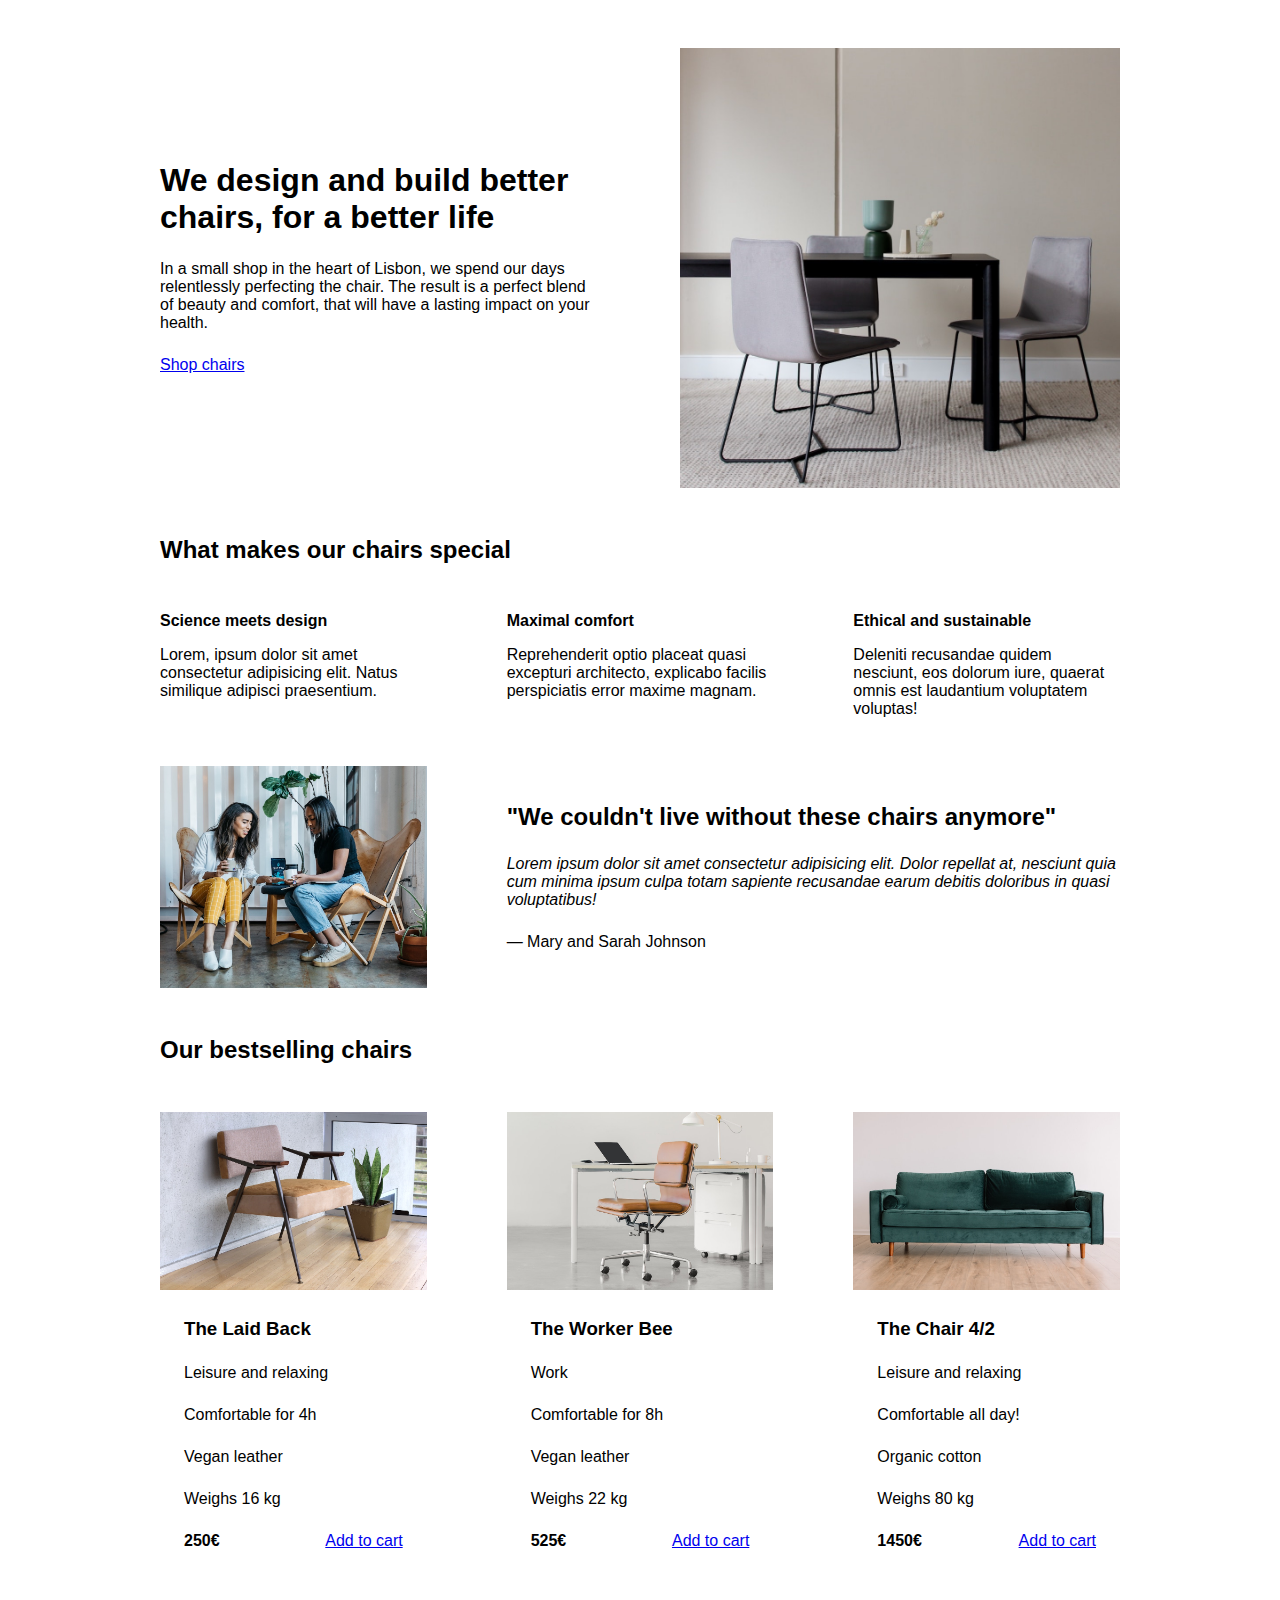
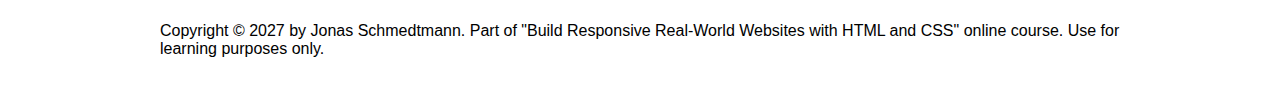
==== 05-Design/index.html @ a95420db "css" ====
<!DOCTYPE html>
<html lang="en">
  <head>
    <meta charset="UTF-8" />
    <meta http-equiv="X-UA-Compatible" content="IE=edge" />
    <meta name="viewport" content="width=device-width, initial-scale=1.0" />

    <link rel="stylesheet" href="style.css" />
    <title>Lisbon Chair Shop</title>
  </head>
  <body>
    <div class="container">
      <header>
        <div class="header-text-box">
          <h1>We design and build better chairs, for a better life</h1>
          <p class="header-text">
            In a small shop in the heart of Lisbon, we spend our days
            relentlessly perfecting the chair. The result is a perfect blend of
            beauty and comfort, that will have a lasting impact on your health.
          </p>
          <a class="btn btn--big" href="#">Shop chairs</a>
        </div>
        <img src="hero.jpg" alt="Photo" />
      </header>

      <section>
        <h2>What makes our chairs special</h2>
        <div class="grid-3-cols">
          <div>
            <p class="features-title"><strong>Science meets design</strong></p>
            <p class="features-text">
              Lorem, ipsum dolor sit amet consectetur adipisicing elit. Natus
              similique adipisci praesentium.
            </p>
          </div>

          <div>
            <p class="features-title">
              <strong>Maximal comfort</strong>
            </p>
            <p class="features-text">
              Reprehenderit optio placeat quasi excepturi architecto, explicabo
              facilis perspiciatis error maxime magnam.
            </p>
          </div>

          <div>
            <p class="features-title">
              <strong>Ethical and sustainable</strong>
            </p>
            <p class="features-text">
              Deleniti recusandae quidem nesciunt, eos dolorum iure, quaerat
              omnis est laudantium voluptatem voluptas!
            </p>
          </div>
        </div>
      </section>

      <section class="testimonial-section">
        <div class="grid-3-cols">
          <img src="customers.jpg" alt="People sitting on chairs" />
          <div class="testimonial-box">
            <h2>"We couldn't live without these chairs anymore"</h2>
            <blockquote class="testimonial-text">
              Lorem ipsum dolor sit amet consectetur adipisicing elit. Dolor
              repellat at, nesciunt quia cum minima ipsum culpa totam sapiente
              recusandae earum debitis doloribus in quasi voluptatibus!
            </blockquote>
            <p class="testimonial-author">&mdash; Mary and Sarah Johnson</p>
          </div>
        </div>
      </section>

      <section>
        <h2>Our bestselling chairs</h2>
        <div class="grid-3-cols">
          <figure class="chair">
            <img src="chair-1.jpg" alt="Chair" />
            <div class="chair-box">
              <h3>The Laid Back</h3>
              <ul class="chair-details">
                <li>
                  <!-- Span is a generic INLINE text element, it doesn't have any meaning. It's like a div element, but inline -->
                  <span>Leisure and relaxing</span>
                </li>
                <li>
                  <span>Comfortable for 4h</span>
                </li>
                <li>
                  <span>Vegan leather</span>
                </li>
                <li>
                  <span>Weighs 16 kg</span>
                </li>
              </ul>
              <div class="chair-price">
                <strong>250€</strong>
                <a href="#" class="btn btn--small">Add to cart</a>
              </div>
            </div>
          </figure>

          <figure class="chair">
            <img src="chair-2.jpg" alt="Chair" />
            <div class="chair-box">
              <h3>The Worker Bee</h3>
              <ul class="chair-details">
                <li>
                  <span>Work</span>
                </li>
                <li>
                  <span>Comfortable for 8h</span>
                </li>
                <li>
                  <span>Vegan leather</span>
                </li>
                <li>
                  <span>Weighs 22 kg</span>
                </li>
              </ul>
              <div class="chair-price">
                <strong>525€</strong>
                <a href="#" class="btn btn--small">Add to cart</a>
              </div>
            </div>
          </figure>

          <figure class="chair">
            <img src="chair-3.jpg" alt="Chair" />
            <div class="chair-box">
              <h3>The Chair 4/2</h3>
              <ul class="chair-details">
                <li>
                  <span>Leisure and relaxing</span>
                </li>
                <li>
                  <span>Comfortable all day!</span>
                </li>
                <li>
                  <span>Organic cotton</span>
                </li>
                <li>
                  <span>Weighs 80 kg</span>
                </li>
              </ul>
              <div class="chair-price">
                <strong>1450€</strong>
                <a href="#" class="btn btn--small">Add to cart</a>
              </div>
            </div>
          </figure>
        </div>
      </section>

      <footer>
        Copyright &copy; 2027 by Jonas Schmedtmann. Part of "Build Responsive
        Real-World Websites with HTML and CSS" online course. Use for learning
        purposes only.
      </footer>
    </div>
  </body>
</html>
---- 05-Design/style.css ----
/*
SPACING SYSTEM (px)
2 / 4 / 8 / 12 / 16 / 24 / 32 / 48 / 64 / 80 / 96 / 128

FONT SIZE SYSTEM (px)
10 / 12 / 14 / 16 / 18 / 20 / 24 / 30 / 36 / 44 / 52 / 62 / 74 / 86 / 98
*/

* {
  margin: 0;
  padding: 0;
  box-sizing: border-box;
}

/* ------------------------ */
/* GENERAL STYLES */
/* ------------------------ */
body {
  font-family: sans-serif;
}

.container {
  width: 960px;
  margin: 0 auto;
}

header,
section {
  margin-bottom: 48px;
}

h2 {
  margin-bottom: 48px;
}

.grid-3-cols {
  display: grid;
  grid-template-columns: repeat(3, 1fr);
  column-gap: 80px;
}

/* ------------------------ */
/* COMPONENT STYLES */
/* ------------------------ */

/* HEADER */
header {
  display: grid;
  grid-template-columns: repeat(2, 1fr);
  column-gap: 80px;
  margin-top: 48px;
}

.header-text-box {
  align-self: center;
}

h1 {
  margin-bottom: 24px;
}

.header-text {
  margin-bottom: 24px;
}

img {
  width: 100%;
}

/* FEATURES */
.features-icon {
}

.features-title {
  margin-bottom: 16px;
}

.features-text {
}

/* TESTIMONIAL */
.testimonial-section {
}

.testimonial-box {
  grid-column: 2 / -1;
  align-self: center;
}

.testimonial-box h2 {
  margin-bottom: 24px;
}

.testimonial-text {
  font-style: italic;
  margin-bottom: 24px;
}

/* CHAIRS */
.chair-box {
  padding: 24px;
}

h3 {
  margin-bottom: 24px;
}

.chair-details {
  list-style: none;
  margin-bottom: 24px;
}

.chair-details li {
  display: flex;
  align-items: center;
  gap: 12px;
  margin-bottom: 24px;
}

.chair-details li:last-child {
  margin-bottom: 0;
}

.chair-icon {
}

.chair-price {
  display: flex;
  justify-content: space-between;
}

footer {
  margin-bottom: 48px;
}
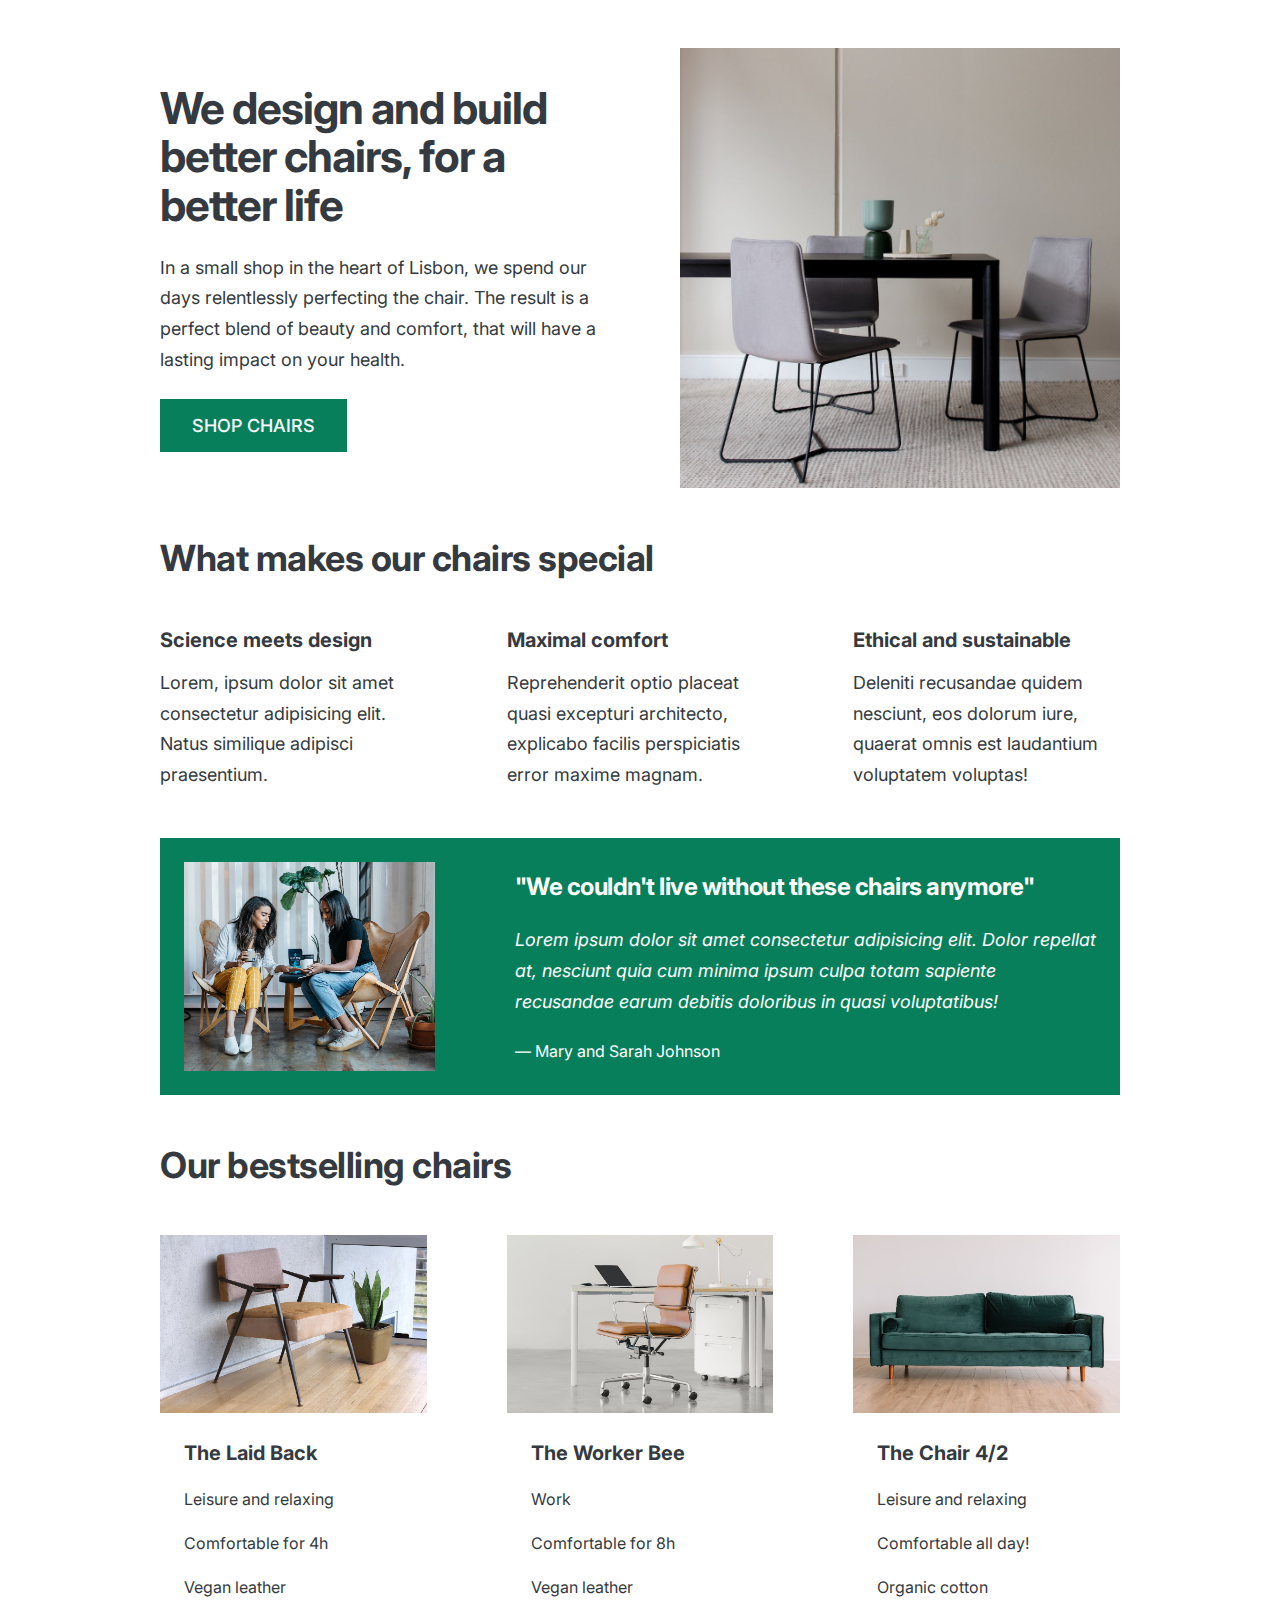
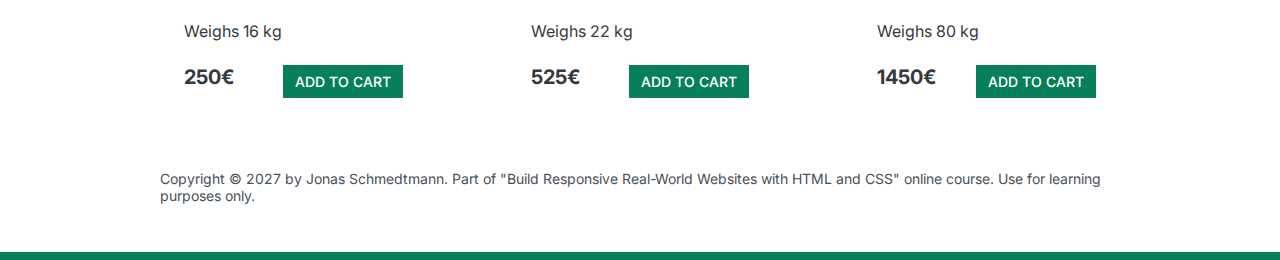
==== commit 57b76ac4: "work on a small project for css basics" ====
--- a/05-Design/index.html
+++ b/05-Design/index.html
@@ -2,10 +2,26 @@
 <html lang="en">
   <head>
     <meta charset="UTF-8" />
-    <meta http-equiv="X-UA-Compatible" content="IE=edge" />
-    <meta name="viewport" content="width=device-width, initial-scale=1.0" />
-
-    <link rel="stylesheet" href="style.css" />
+    <meta
+      http-equiv="X-UA-Compatible"
+      content="IE=edge" />
+    <meta
+      name="viewport"
+      content="width=device-width, initial-scale=1.0" />
+
+    <link
+      rel="preconnect"
+      href="https://fonts.googleapis.com" />
+    <link
+      rel="preconnect"
+      href="https://fonts.gstatic.com"
+      crossorigin />
+    <link
+      href="https://fonts.googleapis.com/css2?family=Inter:wght@400;500;700&display=swap"
+      rel="stylesheet" />
+    <link
+      rel="stylesheet"
+      href="style.css" />
     <title>Lisbon Chair Shop</title>
   </head>
   <body>
@@ -18,9 +34,15 @@
             relentlessly perfecting the chair. The result is a perfect blend of
             beauty and comfort, that will have a lasting impact on your health.
           </p>
-          <a class="btn btn--big" href="#">Shop chairs</a>
-        </div>
-        <img src="hero.jpg" alt="Photo" />
+          <a
+            class="btn btn--big"
+            href="#"
+            >Shop chairs</a
+          >
+        </div>
+        <img
+          src="hero.jpg"
+          alt="Photo" />
       </header>
 
       <section>
@@ -58,7 +80,9 @@
 
       <section class="testimonial-section">
         <div class="grid-3-cols">
-          <img src="customers.jpg" alt="People sitting on chairs" />
+          <img
+            src="customers.jpg"
+            alt="People sitting on chairs" />
           <div class="testimonial-box">
             <h2>"We couldn't live without these chairs anymore"</h2>
             <blockquote class="testimonial-text">
@@ -75,7 +99,9 @@
         <h2>Our bestselling chairs</h2>
         <div class="grid-3-cols">
           <figure class="chair">
-            <img src="chair-1.jpg" alt="Chair" />
+            <img
+              src="chair-1.jpg"
+              alt="Chair" />
             <div class="chair-box">
               <h3>The Laid Back</h3>
               <ul class="chair-details">
@@ -95,13 +121,19 @@
               </ul>
               <div class="chair-price">
                 <strong>250€</strong>
-                <a href="#" class="btn btn--small">Add to cart</a>
+                <a
+                  href="#"
+                  class="btn btn--small"
+                  >Add to cart</a
+                >
               </div>
             </div>
           </figure>
 
           <figure class="chair">
-            <img src="chair-2.jpg" alt="Chair" />
+            <img
+              src="chair-2.jpg"
+              alt="Chair" />
             <div class="chair-box">
               <h3>The Worker Bee</h3>
               <ul class="chair-details">
@@ -120,13 +152,19 @@
               </ul>
               <div class="chair-price">
                 <strong>525€</strong>
-                <a href="#" class="btn btn--small">Add to cart</a>
+                <a
+                  href="#"
+                  class="btn btn--small"
+                  >Add to cart</a
+                >
               </div>
             </div>
           </figure>
 
           <figure class="chair">
-            <img src="chair-3.jpg" alt="Chair" />
+            <img
+              src="chair-3.jpg"
+              alt="Chair" />
             <div class="chair-box">
               <h3>The Chair 4/2</h3>
               <ul class="chair-details">
@@ -145,7 +183,11 @@
               </ul>
               <div class="chair-price">
                 <strong>1450€</strong>
-                <a href="#" class="btn btn--small">Add to cart</a>
+                <a
+                  href="#"
+                  class="btn btn--small"
+                  >Add to cart</a
+                >
               </div>
             </div>
           </figure>
--- a/05-Design/style.css
+++ b/05-Design/style.css
@@ -5,6 +5,9 @@
 FONT SIZE SYSTEM (px)
 10 / 12 / 14 / 16 / 18 / 20 / 24 / 30 / 36 / 44 / 52 / 62 / 74 / 86 / 98
 */
+
+/* MAIN COLOR: #087f5b */
+/* GRAY COLOR #343a40 */
 
 * {
   margin: 0;
@@ -16,7 +19,9 @@
 /* GENERAL STYLES */
 /* ------------------------ */
 body {
-  font-family: sans-serif;
+  font-family: 'Inter', sans-serif;
+  color: #343a40;
+  border-bottom: 8px solid #087f5b;
 }
 
 .container {
@@ -31,12 +36,39 @@
 
 h2 {
   margin-bottom: 48px;
+  font-size: 36px;
+  letter-spacing: -0.5px;
 }
 
 .grid-3-cols {
   display: grid;
   grid-template-columns: repeat(3, 1fr);
   column-gap: 80px;
+}
+
+.btn:link,
+.btn:visited {
+  background-color: #087f5b;
+  color: #fff;
+  text-decoration: none;
+  text-transform: uppercase;
+  font-weight: 500;
+  display: inline-block;
+}
+
+.btn:hover,
+.btn:active {
+  background-color: #099268;
+}
+
+.btn--big {
+  font-size: 18px;
+  padding: 16px 32px;
+}
+
+.btn--small {
+  font-size: 14px;
+  padding: 8px 12px;
 }
 
 /* ------------------------ */
@@ -57,10 +89,15 @@
 
 h1 {
   margin-bottom: 24px;
+  font-size: 44px;
+  line-height: 1.1;
+  letter-spacing: -1px;
 }
 
 .header-text {
   margin-bottom: 24px;
+  font-size: 18px;
+  line-height: 1.7;
 }
 
 img {
@@ -73,13 +110,19 @@
 
 .features-title {
   margin-bottom: 16px;
+  font-size: 20px;
 }
 
 .features-text {
+  font-size: 18px;
+  line-height: 1.7;
 }
 
 /* TESTIMONIAL */
 .testimonial-section {
+  background-color: #087f5b;
+  color: #fff;
+  padding: 24px;
 }
 
 .testimonial-box {
@@ -89,11 +132,14 @@
 
 .testimonial-box h2 {
   margin-bottom: 24px;
+  font-size: 24px;
 }
 
 .testimonial-text {
   font-style: italic;
   margin-bottom: 24px;
+  font-size: 18px;
+  line-height: 1.7;
 }
 
 /* CHAIRS */
@@ -103,6 +149,7 @@
 
 h3 {
   margin-bottom: 24px;
+  font-size: 20px;
 }
 
 .chair-details {
@@ -127,8 +174,11 @@
 .chair-price {
   display: flex;
   justify-content: space-between;
+  font-size: 20px;
 }
 
 footer {
   margin-bottom: 48px;
+  font-size: 14px;
+  color: #495057;
 }
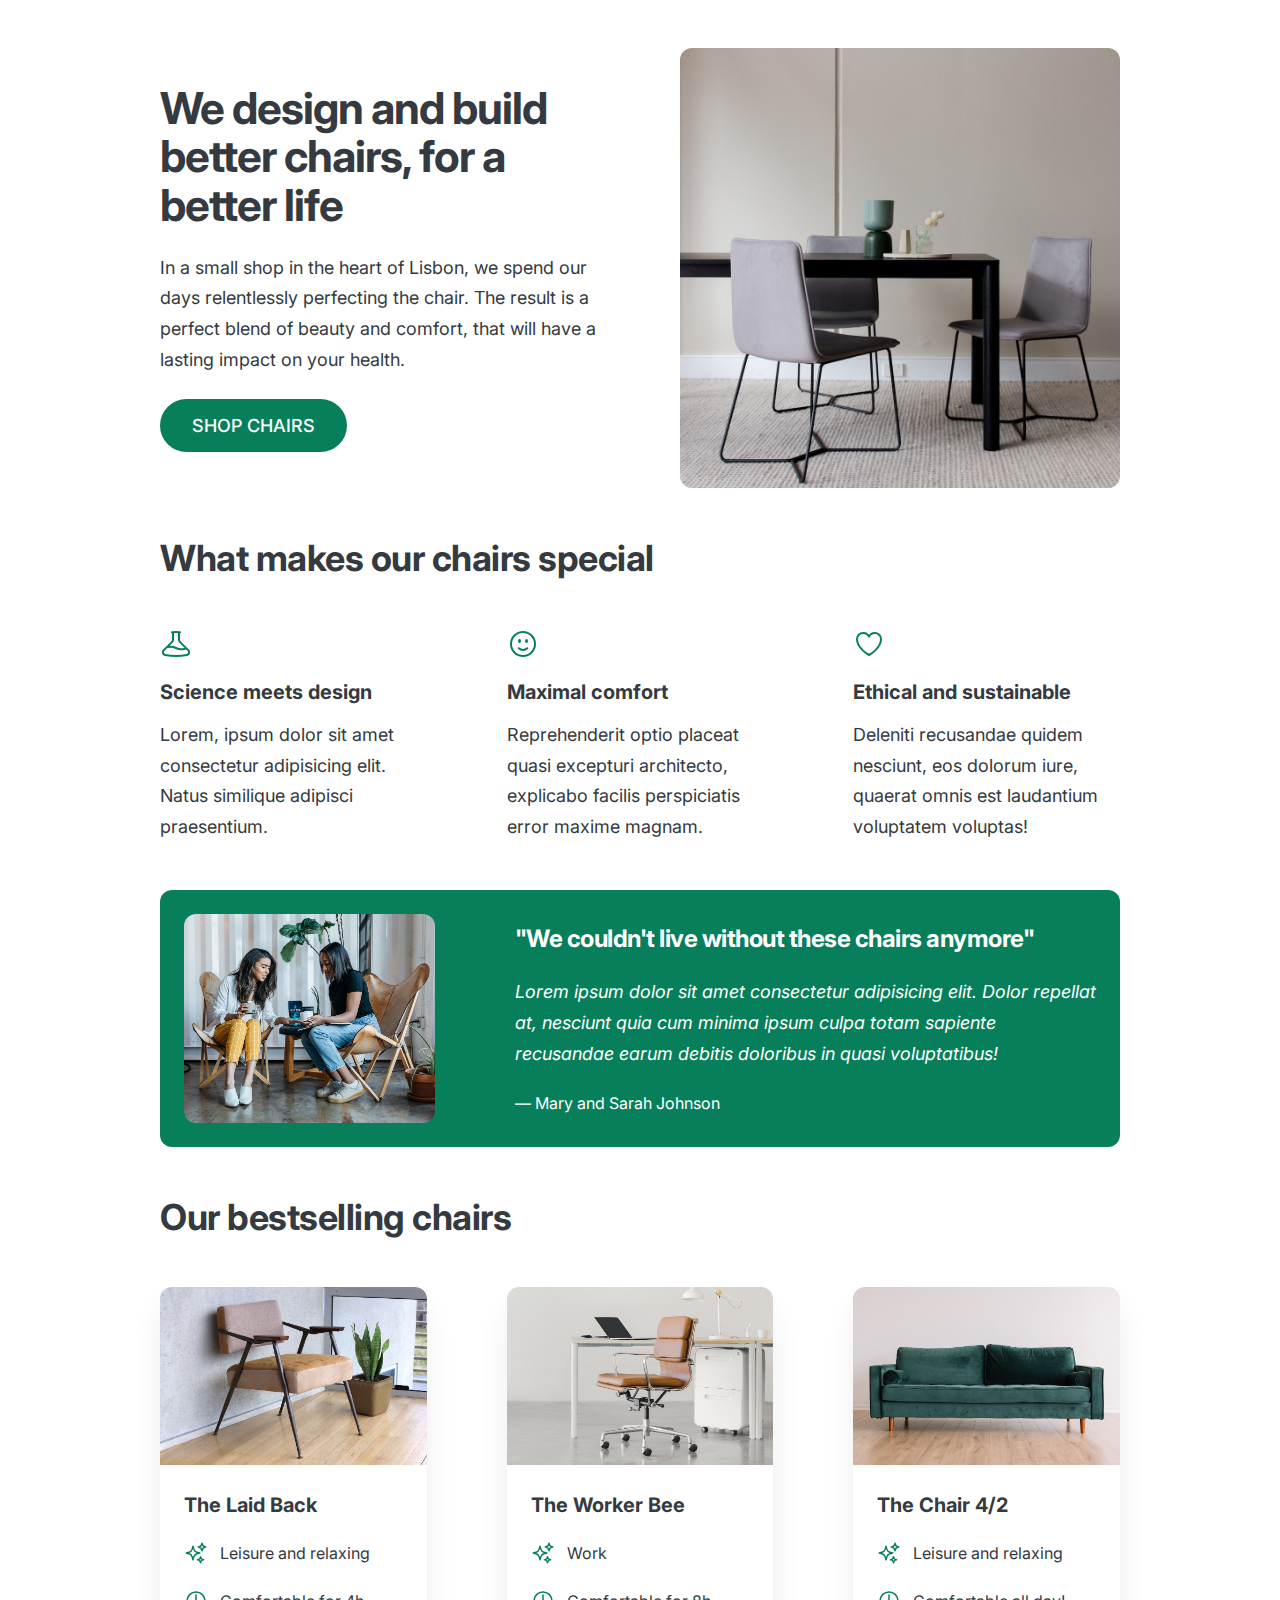
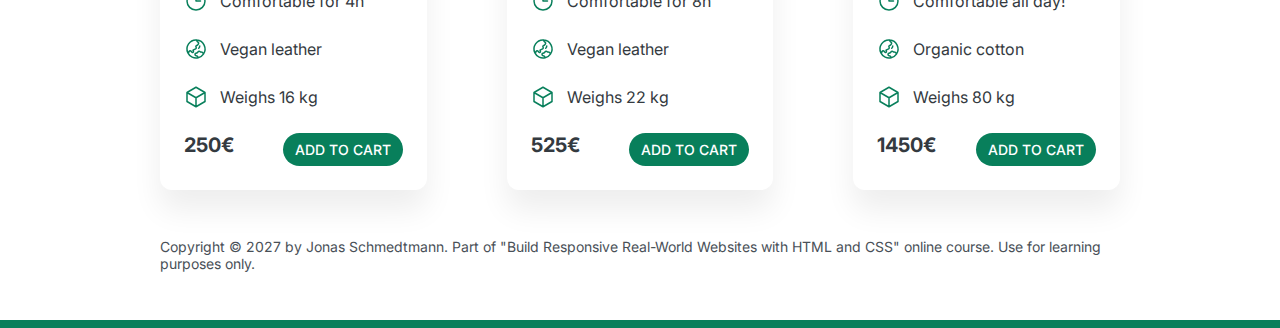
==== commit 909b4167: "icons, shadows, border-radius" ====
--- a/05-Design/index.html
+++ b/05-Design/index.html
@@ -49,6 +49,19 @@
         <h2>What makes our chairs special</h2>
         <div class="grid-3-cols">
           <div>
+            <svg
+              xmlns="http://www.w3.org/2000/svg"
+              fill="none"
+              viewBox="0 0 24 24"
+              stroke-width="1.5"
+              stroke="currentColor"
+              class="features-icon">
+              <path
+                stroke-linecap="round"
+                stroke-linejoin="round"
+                d="M9.75 3.104v5.714a2.25 2.25 0 0 1-.659 1.591L5 14.5M9.75 3.104c-.251.023-.501.05-.75.082m.75-.082a24.301 24.301 0 0 1 4.5 0m0 0v5.714c0 .597.237 1.17.659 1.591L19.8 15.3M14.25 3.104c.251.023.501.05.75.082M19.8 15.3l-1.57.393A9.065 9.065 0 0 1 12 15a9.065 9.065 0 0 0-6.23-.693L5 14.5m14.8.8 1.402 1.402c1.232 1.232.65 3.318-1.067 3.611A48.309 48.309 0 0 1 12 21c-2.773 0-5.491-.235-8.135-.687-1.718-.293-2.3-2.379-1.067-3.61L5 14.5" />
+            </svg>
+
             <p class="features-title"><strong>Science meets design</strong></p>
             <p class="features-text">
               Lorem, ipsum dolor sit amet consectetur adipisicing elit. Natus
@@ -57,6 +70,19 @@
           </div>
 
           <div>
+            <svg
+              xmlns="http://www.w3.org/2000/svg"
+              fill="none"
+              viewBox="0 0 24 24"
+              stroke-width="1.5"
+              stroke="currentColor"
+              class="features-icon">
+              <path
+                stroke-linecap="round"
+                stroke-linejoin="round"
+                d="M15.182 15.182a4.5 4.5 0 0 1-6.364 0M21 12a9 9 0 1 1-18 0 9 9 0 0 1 18 0ZM9.75 9.75c0 .414-.168.75-.375.75S9 10.164 9 9.75 9.168 9 9.375 9s.375.336.375.75Zm-.375 0h.008v.015h-.008V9.75Zm5.625 0c0 .414-.168.75-.375.75s-.375-.336-.375-.75.168-.75.375-.75.375.336.375.75Zm-.375 0h.008v.015h-.008V9.75Z" />
+            </svg>
+
             <p class="features-title">
               <strong>Maximal comfort</strong>
             </p>
@@ -67,6 +93,19 @@
           </div>
 
           <div>
+            <svg
+              xmlns="http://www.w3.org/2000/svg"
+              fill="none"
+              viewBox="0 0 24 24"
+              stroke-width="1.5"
+              stroke="currentColor"
+              class="features-icon">
+              <path
+                stroke-linecap="round"
+                stroke-linejoin="round"
+                d="M21 8.25c0-2.485-2.099-4.5-4.688-4.5-1.935 0-3.597 1.126-4.312 2.733-.715-1.607-2.377-2.733-4.313-2.733C5.1 3.75 3 5.765 3 8.25c0 7.22 9 12 9 12s9-4.78 9-12Z" />
+            </svg>
+
             <p class="features-title">
               <strong>Ethical and sustainable</strong>
             </p>
@@ -106,16 +145,68 @@
               <h3>The Laid Back</h3>
               <ul class="chair-details">
                 <li>
+                  <svg
+                    xmlns="http://www.w3.org/2000/svg"
+                    fill="none"
+                    viewBox="0 0 24 24"
+                    stroke-width="1.5"
+                    stroke="currentColor"
+                    class="chair-icon">
+                    <path
+                      stroke-linecap="round"
+                      stroke-linejoin="round"
+                      d="M9.813 15.904 9 18.75l-.813-2.846a4.5 4.5 0 0 0-3.09-3.09L2.25 12l2.846-.813a4.5 4.5 0 0 0 3.09-3.09L9 5.25l.813 2.846a4.5 4.5 0 0 0 3.09 3.09L15.75 12l-2.846.813a4.5 4.5 0 0 0-3.09 3.09ZM18.259 8.715 18 9.75l-.259-1.035a3.375 3.375 0 0 0-2.455-2.456L14.25 6l1.036-.259a3.375 3.375 0 0 0 2.455-2.456L18 2.25l.259 1.035a3.375 3.375 0 0 0 2.456 2.456L21.75 6l-1.035.259a3.375 3.375 0 0 0-2.456 2.456ZM16.894 20.567 16.5 21.75l-.394-1.183a2.25 2.25 0 0 0-1.423-1.423L13.5 18.75l1.183-.394a2.25 2.25 0 0 0 1.423-1.423l.394-1.183.394 1.183a2.25 2.25 0 0 0 1.423 1.423l1.183.394-1.183.394a2.25 2.25 0 0 0-1.423 1.423Z" />
+                  </svg>
+
                   <!-- Span is a generic INLINE text element, it doesn't have any meaning. It's like a div element, but inline -->
                   <span>Leisure and relaxing</span>
                 </li>
                 <li>
+                  <svg
+                    xmlns="http://www.w3.org/2000/svg"
+                    fill="none"
+                    viewBox="0 0 24 24"
+                    stroke-width="1.5"
+                    stroke="currentColor"
+                    class="chair-icon">
+                    <path
+                      stroke-linecap="round"
+                      stroke-linejoin="round"
+                      d="M12 6v6h4.5m4.5 0a9 9 0 1 1-18 0 9 9 0 0 1 18 0Z" />
+                  </svg>
+
                   <span>Comfortable for 4h</span>
                 </li>
                 <li>
+                  <svg
+                    xmlns="http://www.w3.org/2000/svg"
+                    fill="none"
+                    viewBox="0 0 24 24"
+                    stroke-width="1.5"
+                    stroke="currentColor"
+                    class="chair-icon">
+                    <path
+                      stroke-linecap="round"
+                      stroke-linejoin="round"
+                      d="M12.75 3.03v.568c0 .334.148.65.405.864l1.068.89c.442.369.535 1.01.216 1.49l-.51.766a2.25 2.25 0 0 1-1.161.886l-.143.048a1.107 1.107 0 0 0-.57 1.664c.369.555.169 1.307-.427 1.605L9 13.125l.423 1.059a.956.956 0 0 1-1.652.928l-.679-.906a1.125 1.125 0 0 0-1.906.172L4.5 15.75l-.612.153M12.75 3.031a9 9 0 0 0-8.862 12.872M12.75 3.031a9 9 0 0 1 6.69 14.036m0 0-.177-.529A2.25 2.25 0 0 0 17.128 15H16.5l-.324-.324a1.453 1.453 0 0 0-2.328.377l-.036.073a1.586 1.586 0 0 1-.982.816l-.99.282c-.55.157-.894.702-.8 1.267l.073.438c.08.474.49.821.97.821.846 0 1.598.542 1.865 1.345l.215.643m5.276-3.67a9.012 9.012 0 0 1-5.276 3.67m0 0a9 9 0 0 1-10.275-4.835M15.75 9c0 .896-.393 1.7-1.016 2.25" />
+                  </svg>
+
                   <span>Vegan leather</span>
                 </li>
                 <li>
+                  <svg
+                    xmlns="http://www.w3.org/2000/svg"
+                    fill="none"
+                    viewBox="0 0 24 24"
+                    stroke-width="1.5"
+                    stroke="currentColor"
+                    class="chair-icon">
+                    <path
+                      stroke-linecap="round"
+                      stroke-linejoin="round"
+                      d="m21 7.5-9-5.25L3 7.5m18 0-9 5.25m9-5.25v9l-9 5.25M3 7.5l9 5.25M3 7.5v9l9 5.25m0-9v9" />
+                  </svg>
+
                   <span>Weighs 16 kg</span>
                 </li>
               </ul>
@@ -138,15 +229,63 @@
               <h3>The Worker Bee</h3>
               <ul class="chair-details">
                 <li>
+                  <svg
+                    xmlns="http://www.w3.org/2000/svg"
+                    fill="none"
+                    viewBox="0 0 24 24"
+                    stroke-width="1.5"
+                    stroke="currentColor"
+                    class="chair-icon">
+                    <path
+                      stroke-linecap="round"
+                      stroke-linejoin="round"
+                      d="M9.813 15.904 9 18.75l-.813-2.846a4.5 4.5 0 0 0-3.09-3.09L2.25 12l2.846-.813a4.5 4.5 0 0 0 3.09-3.09L9 5.25l.813 2.846a4.5 4.5 0 0 0 3.09 3.09L15.75 12l-2.846.813a4.5 4.5 0 0 0-3.09 3.09ZM18.259 8.715 18 9.75l-.259-1.035a3.375 3.375 0 0 0-2.455-2.456L14.25 6l1.036-.259a3.375 3.375 0 0 0 2.455-2.456L18 2.25l.259 1.035a3.375 3.375 0 0 0 2.456 2.456L21.75 6l-1.035.259a3.375 3.375 0 0 0-2.456 2.456ZM16.894 20.567 16.5 21.75l-.394-1.183a2.25 2.25 0 0 0-1.423-1.423L13.5 18.75l1.183-.394a2.25 2.25 0 0 0 1.423-1.423l.394-1.183.394 1.183a2.25 2.25 0 0 0 1.423 1.423l1.183.394-1.183.394a2.25 2.25 0 0 0-1.423 1.423Z" />
+                  </svg>
                   <span>Work</span>
                 </li>
                 <li>
+                  <svg
+                    xmlns="http://www.w3.org/2000/svg"
+                    fill="none"
+                    viewBox="0 0 24 24"
+                    stroke-width="1.5"
+                    stroke="currentColor"
+                    class="chair-icon">
+                    <path
+                      stroke-linecap="round"
+                      stroke-linejoin="round"
+                      d="M12 6v6h4.5m4.5 0a9 9 0 1 1-18 0 9 9 0 0 1 18 0Z" />
+                  </svg>
                   <span>Comfortable for 8h</span>
                 </li>
                 <li>
+                  <svg
+                    xmlns="http://www.w3.org/2000/svg"
+                    fill="none"
+                    viewBox="0 0 24 24"
+                    stroke-width="1.5"
+                    stroke="currentColor"
+                    class="chair-icon">
+                    <path
+                      stroke-linecap="round"
+                      stroke-linejoin="round"
+                      d="M12.75 3.03v.568c0 .334.148.65.405.864l1.068.89c.442.369.535 1.01.216 1.49l-.51.766a2.25 2.25 0 0 1-1.161.886l-.143.048a1.107 1.107 0 0 0-.57 1.664c.369.555.169 1.307-.427 1.605L9 13.125l.423 1.059a.956.956 0 0 1-1.652.928l-.679-.906a1.125 1.125 0 0 0-1.906.172L4.5 15.75l-.612.153M12.75 3.031a9 9 0 0 0-8.862 12.872M12.75 3.031a9 9 0 0 1 6.69 14.036m0 0-.177-.529A2.25 2.25 0 0 0 17.128 15H16.5l-.324-.324a1.453 1.453 0 0 0-2.328.377l-.036.073a1.586 1.586 0 0 1-.982.816l-.99.282c-.55.157-.894.702-.8 1.267l.073.438c.08.474.49.821.97.821.846 0 1.598.542 1.865 1.345l.215.643m5.276-3.67a9.012 9.012 0 0 1-5.276 3.67m0 0a9 9 0 0 1-10.275-4.835M15.75 9c0 .896-.393 1.7-1.016 2.25" />
+                  </svg>
                   <span>Vegan leather</span>
                 </li>
                 <li>
+                  <svg
+                    xmlns="http://www.w3.org/2000/svg"
+                    fill="none"
+                    viewBox="0 0 24 24"
+                    stroke-width="1.5"
+                    stroke="currentColor"
+                    class="chair-icon">
+                    <path
+                      stroke-linecap="round"
+                      stroke-linejoin="round"
+                      d="m21 7.5-9-5.25L3 7.5m18 0-9 5.25m9-5.25v9l-9 5.25M3 7.5l9 5.25M3 7.5v9l9 5.25m0-9v9" />
+                  </svg>
                   <span>Weighs 22 kg</span>
                 </li>
               </ul>
@@ -169,15 +308,63 @@
               <h3>The Chair 4/2</h3>
               <ul class="chair-details">
                 <li>
+                  <svg
+                    xmlns="http://www.w3.org/2000/svg"
+                    fill="none"
+                    viewBox="0 0 24 24"
+                    stroke-width="1.5"
+                    stroke="currentColor"
+                    class="chair-icon">
+                    <path
+                      stroke-linecap="round"
+                      stroke-linejoin="round"
+                      d="M9.813 15.904 9 18.75l-.813-2.846a4.5 4.5 0 0 0-3.09-3.09L2.25 12l2.846-.813a4.5 4.5 0 0 0 3.09-3.09L9 5.25l.813 2.846a4.5 4.5 0 0 0 3.09 3.09L15.75 12l-2.846.813a4.5 4.5 0 0 0-3.09 3.09ZM18.259 8.715 18 9.75l-.259-1.035a3.375 3.375 0 0 0-2.455-2.456L14.25 6l1.036-.259a3.375 3.375 0 0 0 2.455-2.456L18 2.25l.259 1.035a3.375 3.375 0 0 0 2.456 2.456L21.75 6l-1.035.259a3.375 3.375 0 0 0-2.456 2.456ZM16.894 20.567 16.5 21.75l-.394-1.183a2.25 2.25 0 0 0-1.423-1.423L13.5 18.75l1.183-.394a2.25 2.25 0 0 0 1.423-1.423l.394-1.183.394 1.183a2.25 2.25 0 0 0 1.423 1.423l1.183.394-1.183.394a2.25 2.25 0 0 0-1.423 1.423Z" />
+                  </svg>
                   <span>Leisure and relaxing</span>
                 </li>
                 <li>
+                  <svg
+                    xmlns="http://www.w3.org/2000/svg"
+                    fill="none"
+                    viewBox="0 0 24 24"
+                    stroke-width="1.5"
+                    stroke="currentColor"
+                    class="chair-icon">
+                    <path
+                      stroke-linecap="round"
+                      stroke-linejoin="round"
+                      d="M12 6v6h4.5m4.5 0a9 9 0 1 1-18 0 9 9 0 0 1 18 0Z" />
+                  </svg>
                   <span>Comfortable all day!</span>
                 </li>
                 <li>
+                  <svg
+                    xmlns="http://www.w3.org/2000/svg"
+                    fill="none"
+                    viewBox="0 0 24 24"
+                    stroke-width="1.5"
+                    stroke="currentColor"
+                    class="chair-icon">
+                    <path
+                      stroke-linecap="round"
+                      stroke-linejoin="round"
+                      d="M12.75 3.03v.568c0 .334.148.65.405.864l1.068.89c.442.369.535 1.01.216 1.49l-.51.766a2.25 2.25 0 0 1-1.161.886l-.143.048a1.107 1.107 0 0 0-.57 1.664c.369.555.169 1.307-.427 1.605L9 13.125l.423 1.059a.956.956 0 0 1-1.652.928l-.679-.906a1.125 1.125 0 0 0-1.906.172L4.5 15.75l-.612.153M12.75 3.031a9 9 0 0 0-8.862 12.872M12.75 3.031a9 9 0 0 1 6.69 14.036m0 0-.177-.529A2.25 2.25 0 0 0 17.128 15H16.5l-.324-.324a1.453 1.453 0 0 0-2.328.377l-.036.073a1.586 1.586 0 0 1-.982.816l-.99.282c-.55.157-.894.702-.8 1.267l.073.438c.08.474.49.821.97.821.846 0 1.598.542 1.865 1.345l.215.643m5.276-3.67a9.012 9.012 0 0 1-5.276 3.67m0 0a9 9 0 0 1-10.275-4.835M15.75 9c0 .896-.393 1.7-1.016 2.25" />
+                  </svg>
                   <span>Organic cotton</span>
                 </li>
                 <li>
+                  <svg
+                    xmlns="http://www.w3.org/2000/svg"
+                    fill="none"
+                    viewBox="0 0 24 24"
+                    stroke-width="1.5"
+                    stroke="currentColor"
+                    class="chair-icon">
+                    <path
+                      stroke-linecap="round"
+                      stroke-linejoin="round"
+                      d="m21 7.5-9-5.25L3 7.5m18 0-9 5.25m9-5.25v9l-9 5.25M3 7.5l9 5.25M3 7.5v9l9 5.25m0-9v9" />
+                  </svg>
                   <span>Weighs 80 kg</span>
                 </li>
               </ul>
--- a/05-Design/style.css
+++ b/05-Design/style.css
@@ -54,6 +54,8 @@
   text-transform: uppercase;
   font-weight: 500;
   display: inline-block;
+
+  border-radius: 100px;
 }
 
 .btn:hover,
@@ -92,6 +94,8 @@
   font-size: 44px;
   line-height: 1.1;
   letter-spacing: -1px;
+
+  /* text-shadow: 0 5px 5px rgba(0, 0, 0, 0.2); */
 }
 
 .header-text {
@@ -102,10 +106,15 @@
 
 img {
   width: 100%;
+  border-radius: 12px;
 }
 
 /* FEATURES */
 .features-icon {
+  stroke: #087f5b;
+  width: 32px;
+  height: 32px;
+  margin-bottom: 16px;
 }
 
 .features-title {
@@ -123,6 +132,7 @@
   background-color: #087f5b;
   color: #fff;
   padding: 24px;
+  border-radius: 12px;
 }
 
 .testimonial-box {
@@ -143,6 +153,16 @@
 }
 
 /* CHAIRS */
+.chair {
+  box-shadow: 0 20px 30px 0 rgba(0, 0, 0, 0.07);
+  border-radius: 12px;
+}
+
+.chair img {
+  border-bottom-left-radius: 0;
+  border-bottom-right-radius: 0;
+}
+
 .chair-box {
   padding: 24px;
 }
@@ -169,6 +189,9 @@
 }
 
 .chair-icon {
+  stroke: #087f5b;
+  width: 24px;
+  height: 24px;
 }
 
 .chair-price {
